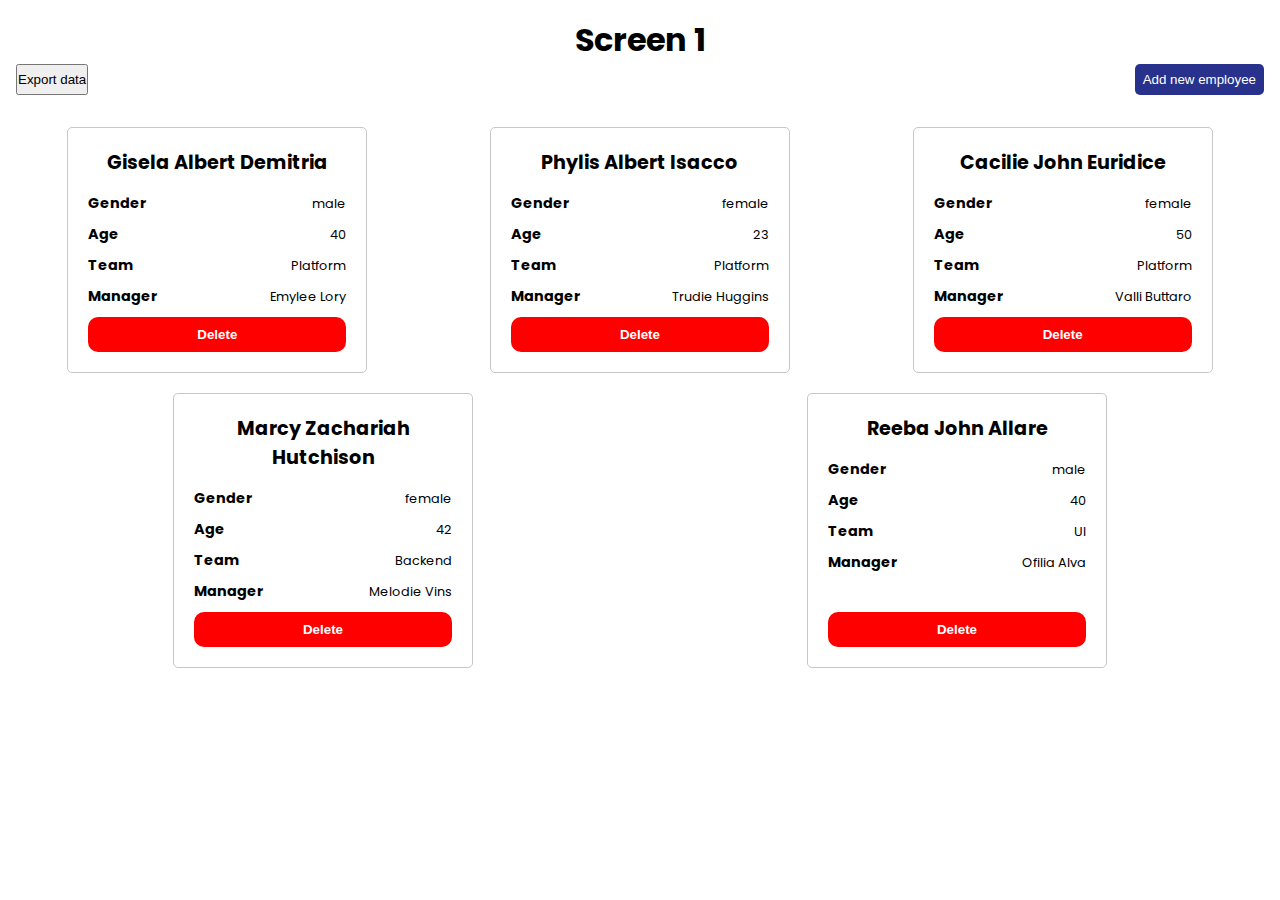
==== index.html @ 60b83ca5 "assignment complete" ====
<!DOCTYPE html>
<html lang="en">
  <head>
    <meta charset="UTF-8" />
    <meta http-equiv="X-UA-Compatible" content="IE=edge" />
    <meta name="viewport" content="width=device-width, initial-scale=1.0" />
    <link rel="stylesheet" href="./css/base.css" />
    <link rel="stylesheet" href="./css/screen1.css" />
    <title>Screen 1</title>
  </head>
  <body>
    <header>
      <h1>Screen 1</h1>
      <div class="header--btns">
        <button class="btn--download" onclick="triggerDownload()">Export data</button>
        <button class="btn--add" onclick="handleShowModal()">Add new employee</button>
      </div>
    </header>
    <main id="container--screen1">
      <div class="modal">
        <div class="modal--content">
          <div class="modal--header">Add new employee</div>
          <div class="modal--body">
            <form action="#" onsubmit="handleFormSubmit(event)">
              <div class="form-element">
                <label for="form--name">Name</label>
                <div id="form--name" id="username">
                  <input type="text" id="first" placeholder="first name" required />
                  <input type="text" id="middle" placeholder="middle name" />
                  <input type="text" id="last" placeholder="last name" required />
                </div>
              </div>
              <div class="form-element">
                <label for="form--name">Email ID</label>
                <input type="email" id="email" required />
              </div>
              <div class="form-element">
                <label for="form--name">Phone Number</label>
                <input type="tel" id="phone" required />
              </div>
              <div class="form-element">
                <label for="form--name">Gender</label>
                <input type="text" id="gender" required />
              </div>
              <div class="form-element">
                <label for="form--name">Age</label>
                <input type="number" id="age" required />
              </div>
              <div class="form-element">
                <label for="form--name">Team</label>
                <input type="text" id="team" required />
              </div>
              <div class="form-element">
                <label for="form--name">Manager</label>
                <input type="text" id="manager" required />
              </div>
              <div class="form-element">
                <label for="form--name">Address</label>
                <div class="address">
                  <input type="text" id="addr-line1" placeholder="address line 1" required />
                  <input type="text" id="addr-line2" placeholder="address line 2" required />
                  <input type="text" id="addr-city" placeholder="city" required />
                  <input type="text" id="addr-state" placeholder="state" required />
                  <input type="text" id="addr-pincode" placeholder="pincode" required />
                </div>
              </div>

              <div class="form-element">
                <label for="form--name">ID</label>
                <div class="Id-proof">
                  <select id="id-type">
                    <option value="Aadhar">Aadhar</option>
                    <option value="PAN">PAN</option>
                    <option value="DL">PAN</option>
                  </select>
                  <input type="number" id="id-number" placeholder="id number" />
                </div>
              </div>
              <div class="modal--footer">
                <button class="btn--close" type="button" onclick="handleCloseModal()">Cancel</button>
                <button class="btn--submit" type="submit">Add</button>
              </div>
            </form>
          </div>
        </div>
      </div>
    </main>

    <script src="./js/index.js"></script>
  </body>
</html>
---- css/base.css ----
@import url("https://fonts.googleapis.com/css2?family=Poppins:wght@300;400;500;600;700;800;900&display=swap");

* {
  margin: 0;
  padding: 0;
  box-sizing: border-box;
}

body {
  font-family: "Poppins", sans-serif;
}
---- css/screen1.css ----
main,
header {
  padding: 16px;
}

header h1 {
  text-align: center;
}

main {
  display: flex;
  flex-wrap: wrap;
  gap: 20px;
  justify-content: space-around;
}

.header--btns {
  display: flex;
  justify-content: space-between;
}

.header--btns .btn--add {
  padding: 8px;
  border: none;
  border-radius: 5px;
  color: white;
  background-color: #28328c;
}

.header--btns .btn--add:hover {
  cursor: pointer;
  background-color: #3542b8;
}

.header--btns .btn--add:active {
  cursor: pointer;
  background-color: #1f2985;
}

a {
  text-decoration: none;
}

.card {
  border: 1px solid #c7c7c7;
  padding: 20px;
  border-radius: 5px;
  width: 300px;
  display: flex;
  flex-direction: column;
  color: black;
  cursor: pointer;
}

.card--title h3 {
  text-align: center;
  font-size: 1.2rem;
  margin-bottom: 16px;
}

.card--body {
  display: flex;
  flex-direction: column;
  gap: 10px;
  flex: 1;
}

.card--body .user-details {
  display: flex;
  align-items: center;
  justify-content: space-between;
  gap: 10px;
}

.card--body .user-details h5 {
  font-size: 0.9rem;
}

.card--body .user-details p {
  font-size: 0.8rem;
}

.btn--delete {
  background-color: red;
  border: none;
  color: white;
  padding: 10px;
  font-weight: 600;
  border-radius: 10px;
  margin-top: auto;
}

.btn--delete:hover {
  background-color: #c50000;
  cursor: pointer;
}

.btn--delete:active {
  background-color: #e40101;
}

/* Modal styles */

.modal {
  display: none;
  position: fixed;
  z-index: 1;
  left: 0;
  top: 0;
  width: 100%;
  height: 100%;
  overflow: auto;
  background-color: rgba(0, 0, 0, 0.4);
}

.modal--content {
  background-color: #fefefe;
  margin: 15% auto;
  padding: 20px;
  border: 1px solid #888;
  width: 50%;
  border-radius: 10px;
}

.modal--header {
  font-size: 1.2rem;
  text-align: center;
  font-weight: 600;
}

#form--name {
  display: flex;
  width: 100%;
  justify-content: space-between;
  gap: 10px;
  margin-block: 10px;
}

#form--name input {
  flex: 1;
}

.form-element {
  display: flex;
  flex-direction: column;
}

.modal--footer {
  display: flex;
  justify-content: end;
  gap: 10px;
}

.modal--footer .btn--submit,
.modal--footer .btn--close {
  border: none;
  padding: 10px;
  border-radius: 5px;
}

.modal--footer .btn--submit {
  background-color: #28328c;
  color: white;
}

.modal--footer .btn--submit:hover {
  cursor: pointer;
  background-color: #3542b8;
}

.modal--footer .btn--submit:active {
  cursor: pointer;
  background-color: #1f2985;
}

.modal--footer .btn--close {
  background-color: red;
  color: white;
}

.modal--footer .btn--close:hover {
  background-color: #c50000;
  cursor: pointer;
}

.modal--footer .btn--close:active {
  background-color: #e40101;
}
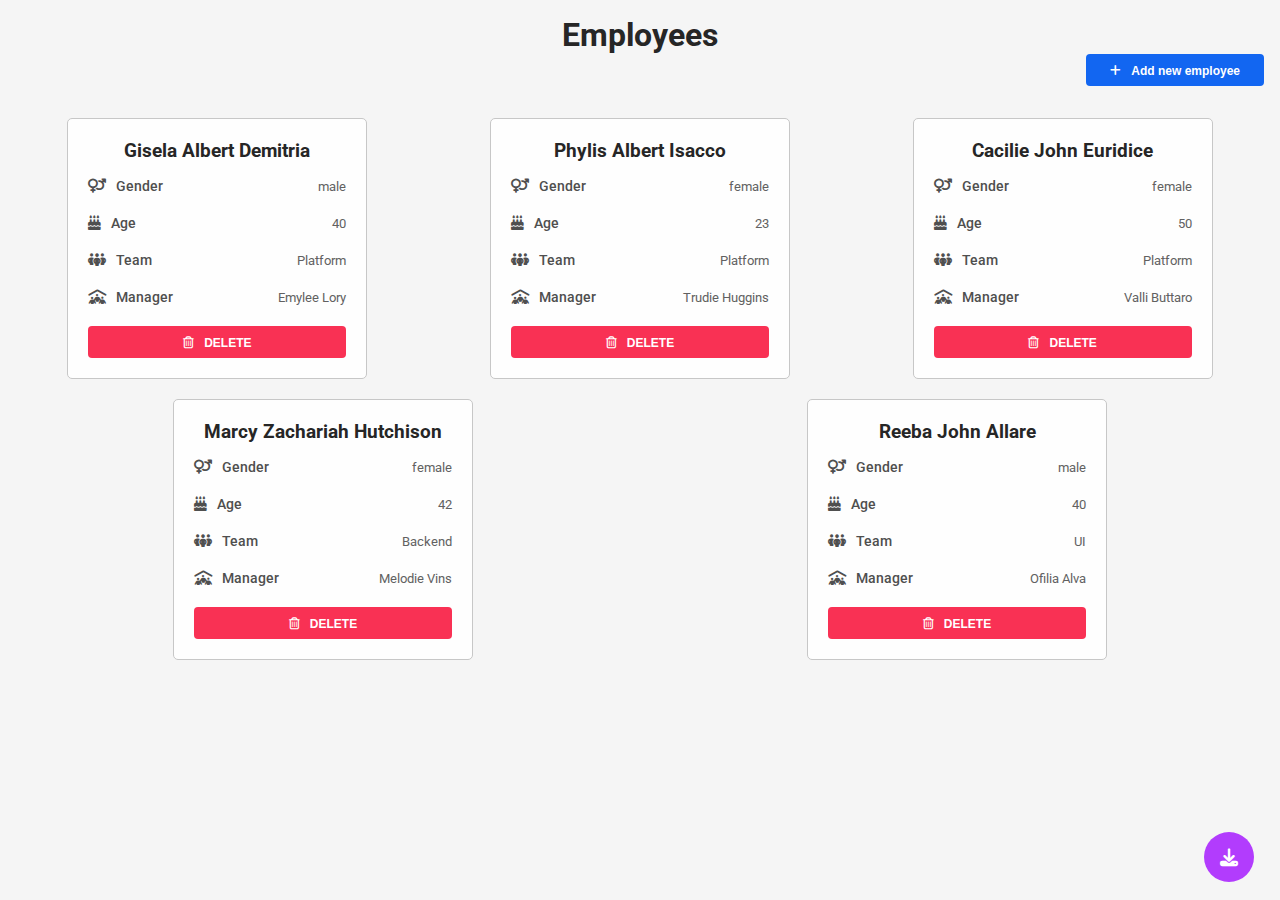
==== commit 150101ea: "UI changes: added color variables and changes color scheme in homepage" ====
--- a/index.html
+++ b/index.html
@@ -4,16 +4,21 @@
     <meta charset="UTF-8" />
     <meta http-equiv="X-UA-Compatible" content="IE=edge" />
     <meta name="viewport" content="width=device-width, initial-scale=1.0" />
+    <link rel="stylesheet" href="https://cdnjs.cloudflare.com/ajax/libs/font-awesome/6.1.1/css/all.min.css" />
     <link rel="stylesheet" href="./css/base.css" />
-    <link rel="stylesheet" href="./css/screen1.css" />
-    <title>Screen 1</title>
+    <link rel="stylesheet" href="./css/home.css" />
+    <title>Home</title>
   </head>
   <body>
     <header>
-      <h1>Screen 1</h1>
+      <h1>Employees</h1>
       <div class="header--btns">
-        <button class="btn--download" onclick="triggerDownload()">Export data</button>
-        <button class="btn--add" onclick="handleShowModal()">Add new employee</button>
+        <button class="btn btn-secondary btn--download" onclick="triggerDownload()" title="Download employee data">
+          <i class="fa-solid fa-download fa-xl"></i>
+        </button>
+        <button class="btn btn-primary btn--add" onclick="handleShowModal()">
+          <i class="fa-solid fa-plus"></i>Add new employee
+        </button>
       </div>
     </header>
     <main id="container--screen1">
@@ -71,7 +76,7 @@
                   <select id="id-type">
                     <option value="Aadhar">Aadhar</option>
                     <option value="PAN">PAN</option>
-                    <option value="DL">PAN</option>
+                    <option value="DL">DL</option>
                   </select>
                   <input type="number" id="id-number" placeholder="id number" />
                 </div>
--- a/css/base.css
+++ b/css/base.css
@@ -1,4 +1,4 @@
-@import url("https://fonts.googleapis.com/css2?family=Poppins:wght@300;400;500;600;700;800;900&display=swap");
+@import url("https://fonts.googleapis.com/css2?family=Roboto:wght@300;400;500;700;900&display=swap");
 
 * {
   margin: 0;
@@ -6,6 +6,74 @@
   box-sizing: border-box;
 }
 
+:root {
+  --primary: #1266f1;
+  --secondary: #b23cfd;
+  --warning: #ffa900;
+  --danger: #f93154;
+
+  --primary-dark: #0c56d0;
+  --secondary-dark: #a316fd;
+  --danger--dark: #f80c35;
+
+  --gray: #757575;
+  --gray-100: #f5f5f5;
+  --gray-200: #eee;
+  --gray-300: #e0e0e0;
+  --gray-400: #bdbdbd;
+  --gray-500: #9e9e9e;
+  --gray-600: #757575;
+  --gray-700: #616161;
+  --gray-800: #4f4f4f;
+  --gray-900: #262626;
+}
+
 body {
-  font-family: "Poppins", sans-serif;
+  font-family: "Roboto", sans-serif;
+  background-color: #f5f5f5;
 }
+
+/* button styles*/
+
+.btn {
+  padding: 0.625rem 1.5rem 0.5rem;
+  border: none;
+  border-radius: 0.25rem;
+  cursor: pointer;
+  font-size: 0.75rem;
+  font-weight: 600;
+  display: flex;
+  justify-content: center;
+  align-items: center;
+  gap: 10px;
+}
+
+.btn:hover {
+  box-shadow: 0 4px 10px 0 rgba(0, 0, 0, 0.2), 0 4px 20px 0 rgba(0, 0, 0, 0.1);
+}
+.btn-danger {
+  background-color: var(--danger);
+  color: white;
+}
+
+.btn-danger:hover {
+  background-color: var(--danger--dark);
+}
+
+.btn-primary {
+  background-color: var(--primary);
+  color: white;
+}
+
+.btn-primary:hover {
+  background-color: var(--primary-dark);
+}
+
+.btn-secondary {
+  background-color: var(--secondary);
+  color: white;
+}
+
+.btn-secondary:hover {
+  background-color: var(--secondary-dark);
+}
--- a/css/home.css
+++ b/css/home.css
@@ -0,0 +1,179 @@
+main,
+header {
+  padding: 16px;
+}
+
+header h1 {
+  text-align: center;
+  color: var(--gray-900);
+}
+
+main {
+  display: flex;
+  flex-wrap: wrap;
+  gap: 20px;
+  justify-content: space-around;
+}
+
+.header--btns {
+  display: flex;
+  justify-content: flex-end;
+}
+
+.btn--download {
+  border-radius: 50%;
+  height: 50px;
+  width: 50px;
+  position: fixed;
+  bottom: 2%;
+  right: 2%;
+}
+
+a {
+  text-decoration: none;
+}
+
+.card {
+  border: 1px solid #c7c7c7;
+  padding: 20px;
+  border-radius: 5px;
+  width: 300px;
+  display: flex;
+  flex-direction: column;
+  color: black;
+  cursor: pointer;
+  background-color: #fefefe;
+}
+
+.card:hover {
+  box-shadow: 0 4px 10px 0 rgba(0, 0, 0, 0.2), 0 4px 20px 0 rgba(0, 0, 0, 0.1);
+}
+
+.card--title h3 {
+  text-align: center;
+  font-size: 1.2rem;
+  margin-bottom: 16px;
+  color: var(--gray-900);
+}
+
+.card--body {
+  display: flex;
+  flex-direction: column;
+  gap: 20px;
+  flex: 1;
+}
+
+.card--body .user-details {
+  display: flex;
+  align-items: center;
+  justify-content: space-between;
+  gap: 10px;
+}
+
+.card--body .user-details h5 {
+  font-size: 0.9rem;
+  font-weight: 500;
+  color: var(--gray-800);
+  display: flex;
+  justify-content: center;
+  align-items: center;
+  gap: 10px;
+}
+
+.card--body .user-details p {
+  font-size: 0.8rem;
+  font-weight: 400;
+  color: var(--gray-700);
+}
+
+.btn--delete {
+  margin-top: auto;
+}
+
+/* Modal styles */
+
+.modal {
+  display: none;
+  position: fixed;
+  z-index: 1;
+  left: 0;
+  top: 0;
+  width: 100%;
+  height: 100%;
+  overflow: auto;
+  background-color: rgba(0, 0, 0, 0.4);
+}
+
+.modal--content {
+  background-color: #fefefe;
+  margin: 15% auto;
+  padding: 20px;
+  border: 1px solid #888;
+  width: 50%;
+  border-radius: 10px;
+}
+
+.modal--header {
+  font-size: 1.2rem;
+  text-align: center;
+  font-weight: 600;
+}
+
+#form--name {
+  display: flex;
+  width: 100%;
+  justify-content: space-between;
+  gap: 10px;
+  margin-block: 10px;
+}
+
+#form--name input {
+  flex: 1;
+}
+
+.form-element {
+  display: flex;
+  flex-direction: column;
+}
+
+.modal--footer {
+  display: flex;
+  justify-content: end;
+  gap: 10px;
+}
+
+.modal--footer .btn--submit,
+.modal--footer .btn--close {
+  border: none;
+  padding: 10px;
+  border-radius: 5px;
+}
+
+.modal--footer .btn--submit {
+  background-color: #28328c;
+  color: white;
+}
+
+.modal--footer .btn--submit:hover {
+  cursor: pointer;
+  background-color: #3542b8;
+}
+
+.modal--footer .btn--submit:active {
+  cursor: pointer;
+  background-color: #1f2985;
+}
+
+.modal--footer .btn--close {
+  background-color: red;
+  color: white;
+}
+
+.modal--footer .btn--close:hover {
+  background-color: #c50000;
+  cursor: pointer;
+}
+
+.modal--footer .btn--close:active {
+  background-color: #e40101;
+}
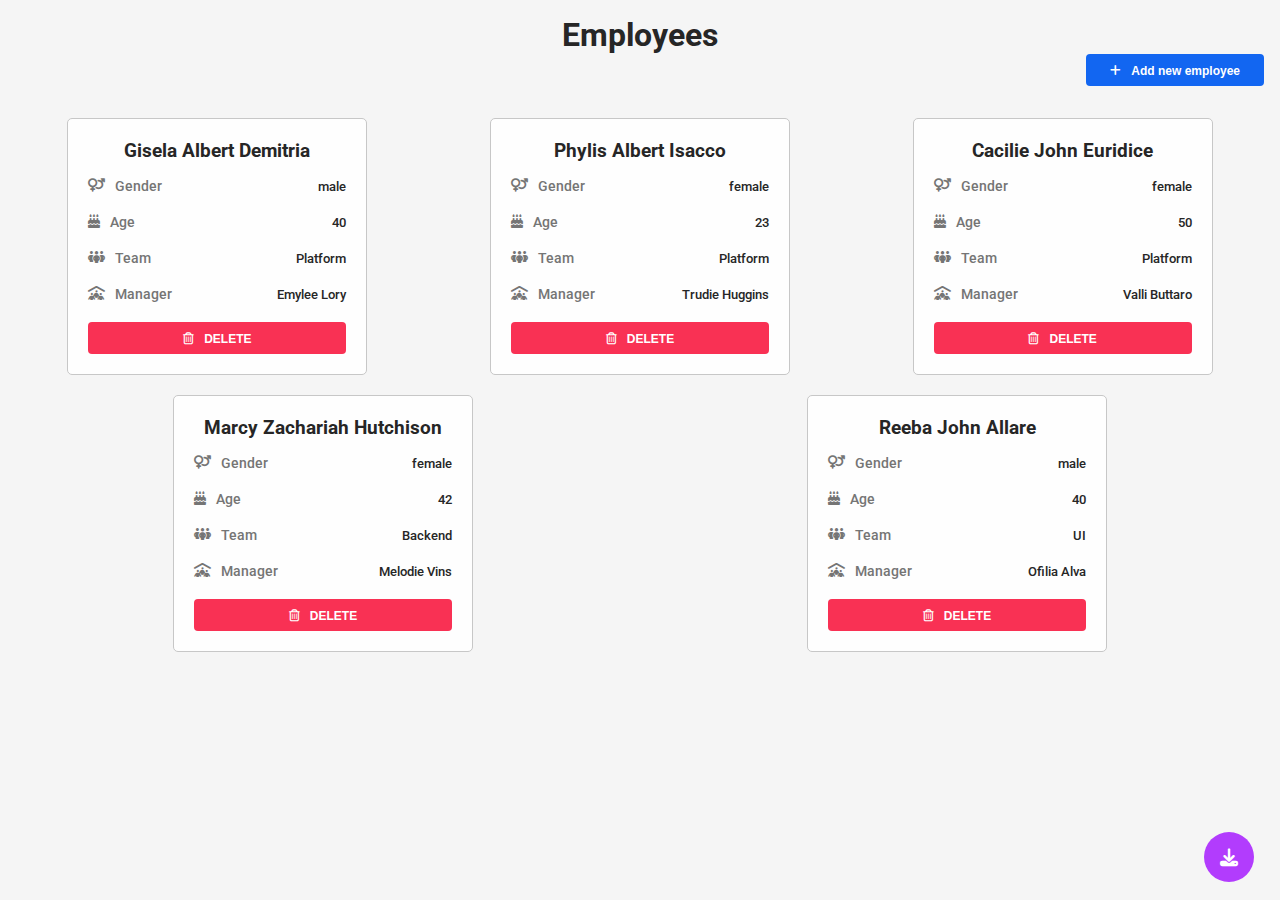
==== commit ce8be8c1: "Fix: layout changes in employee details page and file renaming" ====
--- a/index.html
+++ b/index.html
@@ -91,6 +91,6 @@
       </div>
     </main>
 
-    <script src="./js/index.js"></script>
+    <script src="./js/home.js"></script>
   </body>
 </html>
--- a/css/home.css
+++ b/css/home.css
@@ -68,12 +68,13 @@
   align-items: center;
   justify-content: space-between;
   gap: 10px;
+  font-weight: 500;
 }
 
 .card--body .user-details h5 {
-  font-size: 0.9rem;
+  font-size: 0.85rem;
   font-weight: 500;
-  color: var(--gray-800);
+  color: var(--gray-600);
   display: flex;
   justify-content: center;
   align-items: center;
@@ -82,8 +83,7 @@
 
 .card--body .user-details p {
   font-size: 0.8rem;
-  font-weight: 400;
-  color: var(--gray-700);
+  color: var(--gray-900);
 }
 
 .btn--delete {
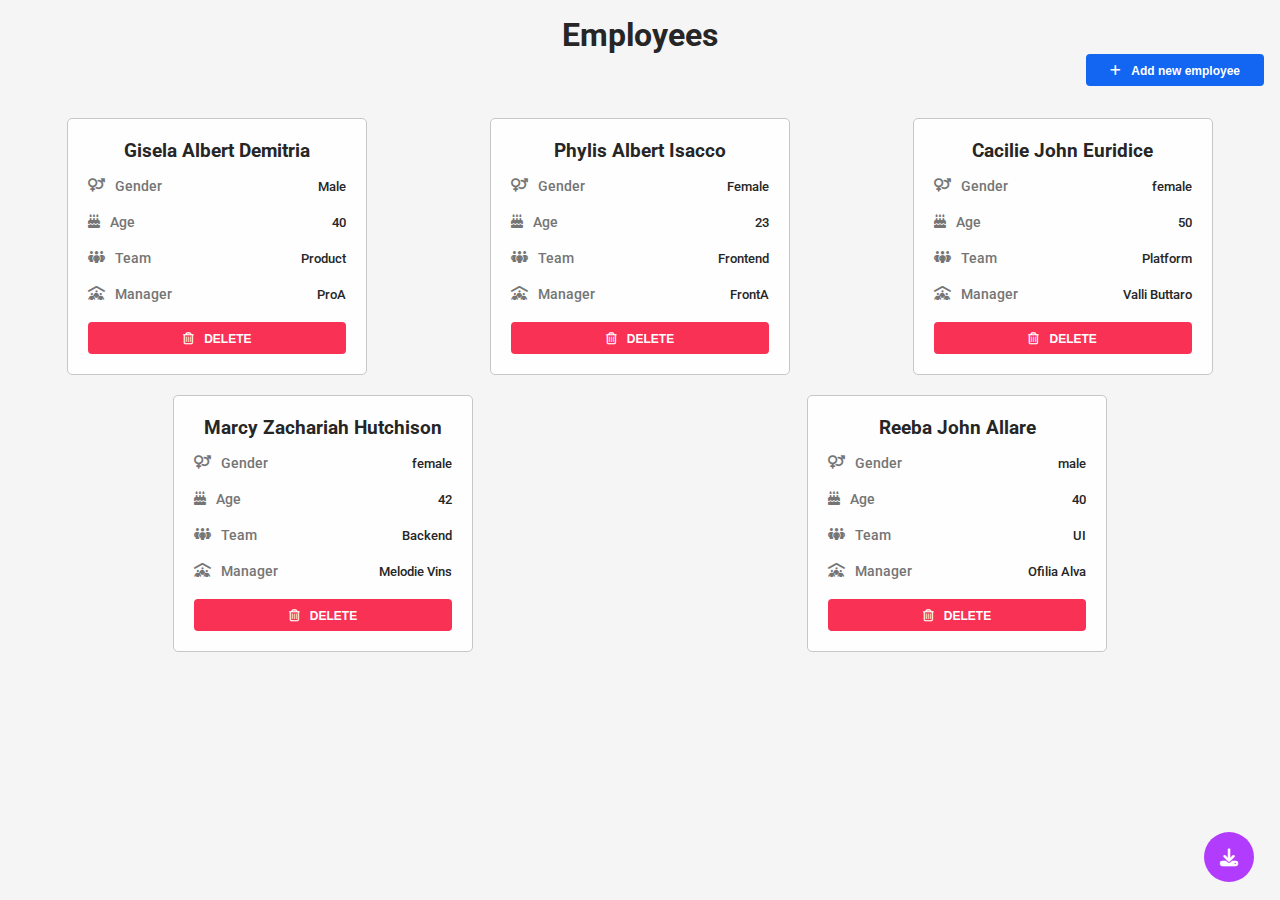
==== commit e15bd2a6: "refact: merge 2 modals into one and used JS to inject modal" ====
--- a/index.html
+++ b/index.html
@@ -6,6 +6,7 @@
     <meta name="viewport" content="width=device-width, initial-scale=1.0" />
     <link rel="stylesheet" href="https://cdnjs.cloudflare.com/ajax/libs/font-awesome/6.1.1/css/all.min.css" />
     <link rel="stylesheet" href="./css/base.css" />
+    <link rel="stylesheet" href="./css/modal.css" />
     <link rel="stylesheet" href="./css/home.css" />
     <title>Home</title>
   </head>
@@ -16,81 +17,15 @@
         <button class="btn btn-secondary btn--download" onclick="triggerDownload()" title="Download employee data">
           <i class="fa-solid fa-download fa-xl"></i>
         </button>
-        <button class="btn btn-primary btn--add" onclick="handleShowModal()">
+        <button class="btn btn-primary btn--add modal-trigger" onclick="openModal()">
           <i class="fa-solid fa-plus"></i>Add new employee
         </button>
       </div>
     </header>
-    <main id="container--screen1">
-      <div class="modal">
-        <div class="modal--content">
-          <div class="modal--header">Add new employee</div>
-          <div class="modal--body">
-            <form action="#" onsubmit="handleFormSubmit(event)">
-              <div class="form-element">
-                <label for="form--name">Name</label>
-                <div id="form--name" id="username">
-                  <input type="text" id="first" placeholder="first name" required />
-                  <input type="text" id="middle" placeholder="middle name" />
-                  <input type="text" id="last" placeholder="last name" required />
-                </div>
-              </div>
-              <div class="form-element">
-                <label for="form--name">Email ID</label>
-                <input type="email" id="email" required />
-              </div>
-              <div class="form-element">
-                <label for="form--name">Phone Number</label>
-                <input type="tel" id="phone" required />
-              </div>
-              <div class="form-element">
-                <label for="form--name">Gender</label>
-                <input type="text" id="gender" required />
-              </div>
-              <div class="form-element">
-                <label for="form--name">Age</label>
-                <input type="number" id="age" required />
-              </div>
-              <div class="form-element">
-                <label for="form--name">Team</label>
-                <input type="text" id="team" required />
-              </div>
-              <div class="form-element">
-                <label for="form--name">Manager</label>
-                <input type="text" id="manager" required />
-              </div>
-              <div class="form-element">
-                <label for="form--name">Address</label>
-                <div class="address">
-                  <input type="text" id="addr-line1" placeholder="address line 1" required />
-                  <input type="text" id="addr-line2" placeholder="address line 2" required />
-                  <input type="text" id="addr-city" placeholder="city" required />
-                  <input type="text" id="addr-state" placeholder="state" required />
-                  <input type="text" id="addr-pincode" placeholder="pincode" required />
-                </div>
-              </div>
 
-              <div class="form-element">
-                <label for="form--name">ID</label>
-                <div class="Id-proof">
-                  <select id="id-type">
-                    <option value="Aadhar">Aadhar</option>
-                    <option value="PAN">PAN</option>
-                    <option value="DL">DL</option>
-                  </select>
-                  <input type="number" id="id-number" placeholder="id number" />
-                </div>
-              </div>
-              <div class="modal--footer">
-                <button class="btn--close" type="button" onclick="handleCloseModal()">Cancel</button>
-                <button class="btn--submit" type="submit">Add</button>
-              </div>
-            </form>
-          </div>
-        </div>
-      </div>
-    </main>
+    <main id="container--home"></main>
 
+    <script src="./js/modal.js"></script>
     <script src="./js/home.js"></script>
   </body>
 </html>
--- a/css/base.css
+++ b/css/base.css
@@ -51,6 +51,12 @@
 .btn:hover {
   box-shadow: 0 4px 10px 0 rgba(0, 0, 0, 0.2), 0 4px 20px 0 rgba(0, 0, 0, 0.1);
 }
+
+.btn-outline {
+  background-color: white;
+  border: 1.5px solid var(--gray);
+}
+
 .btn-danger {
   background-color: var(--danger);
   color: white;
--- a/css/modal.css
+++ b/css/modal.css
@@ -0,0 +1,172 @@
+/* Modal styles */
+
+/* .modal {
+  display: none;
+  position: fixed;
+  z-index: 1;
+  left: 0;
+  top: 0;
+  width: 100vw;
+  height: 100vh;
+  overflow: auto;
+  background-color: rgba(0, 0, 0, 0.4);
+}
+
+.modal--content {
+  background-color: #fefefe;
+  margin: 15% auto;
+  padding: 20px;
+  border: 1px solid #888;
+  width: 50%;
+  border-radius: 10px;
+}
+
+.modal--header {
+  font-size: 1.2rem;
+  text-align: center;
+  font-weight: 600;
+}
+
+#form--name {
+  display: flex;
+  width: 100%;
+  justify-content: space-between;
+  gap: 10px;
+  margin-block: 10px;
+}
+
+#form--name input {
+  flex: 1;
+}
+
+.form-element {
+  display: flex;
+  flex-direction: column;
+}
+
+.modal--footer {
+  display: flex;
+  justify-content: end;
+  gap: 10px;
+}
+
+.modal--footer .btn--submit,
+.modal--footer .btn--close {
+  border: none;
+  padding: 10px;
+  border-radius: 5px;
+}
+
+.modal--footer .btn--submit {
+  background-color: #28328c;
+  color: white;
+}
+
+.modal--footer .btn--submit:hover {
+  cursor: pointer;
+  background-color: #3542b8;
+}
+
+.modal--footer .btn--submit:active {
+  cursor: pointer;
+  background-color: #1f2985;
+}
+
+.modal--footer .btn--close {
+  background-color: red;
+  color: white;
+}
+
+.modal--footer .btn--close:hover {
+  background-color: #c50000;
+  cursor: pointer;
+}
+
+.modal--footer .btn--close:active {
+  background-color: #e40101;
+} */
+
+.modal {
+  position: fixed;
+  left: 0;
+  top: 0;
+  width: 100vw;
+  height: 100vh;
+  background-color: rgba(0, 0, 0, 0.5);
+  opacity: 0;
+  visibility: hidden;
+  transform: scale(1.1);
+  transition: visibility 0s linear 0.25s, opacity 0.25s 0s, transform 0.25s;
+  overflow: auto;
+  display: flex;
+  justify-content: center;
+  align-items: center;
+}
+
+.modal-content {
+  position: relative;
+  background-color: white;
+  padding: 1rem 1.5rem;
+  width: 30rem;
+  border-radius: 0.5rem;
+  margin-block: 3.75rem;
+  top: 30%;
+}
+
+.show-modal {
+  opacity: 1;
+  visibility: visible;
+  transform: scale(1);
+  transition: visibility 0s linear 0s, opacity 0.25s 0s, transform 0.25s;
+}
+
+.modal-header {
+  display: flex;
+  align-items: center;
+  justify-content: space-between;
+}
+
+.modal-header .btn-close {
+  background-color: white;
+  padding: 0.5rem;
+}
+
+.modal-body {
+  margin-block: 1rem;
+}
+
+.modal .employee-details-form {
+  display: flex;
+  flex-direction: column;
+  row-gap: 0.5rem;
+}
+
+.modal .employee-details-form .form-group {
+  width: 100%;
+}
+
+.modal .employee-details-form .form-group label {
+  font-size: 0.9rem;
+}
+
+.modal .employee-details-form .form-group input,
+.modal .employee-details-form .form-group select {
+  width: 100%;
+  padding: 8px 16px;
+  margin: 8px 0;
+  display: inline-block;
+  border: 1px solid var(--gray-400);
+  border-radius: 4px;
+}
+
+.modal .employee-details-form .form-row {
+  display: flex;
+  column-gap: 1rem;
+}
+
+.modal-footer {
+  display: flex;
+  align-items: center;
+  justify-content: flex-end;
+  column-gap: 2rem;
+}
--- a/css/home.css
+++ b/css/home.css
@@ -89,91 +89,3 @@
 .btn--delete {
   margin-top: auto;
 }
-
-/* Modal styles */
-
-.modal {
-  display: none;
-  position: fixed;
-  z-index: 1;
-  left: 0;
-  top: 0;
-  width: 100%;
-  height: 100%;
-  overflow: auto;
-  background-color: rgba(0, 0, 0, 0.4);
-}
-
-.modal--content {
-  background-color: #fefefe;
-  margin: 15% auto;
-  padding: 20px;
-  border: 1px solid #888;
-  width: 50%;
-  border-radius: 10px;
-}
-
-.modal--header {
-  font-size: 1.2rem;
-  text-align: center;
-  font-weight: 600;
-}
-
-#form--name {
-  display: flex;
-  width: 100%;
-  justify-content: space-between;
-  gap: 10px;
-  margin-block: 10px;
-}
-
-#form--name input {
-  flex: 1;
-}
-
-.form-element {
-  display: flex;
-  flex-direction: column;
-}
-
-.modal--footer {
-  display: flex;
-  justify-content: end;
-  gap: 10px;
-}
-
-.modal--footer .btn--submit,
-.modal--footer .btn--close {
-  border: none;
-  padding: 10px;
-  border-radius: 5px;
-}
-
-.modal--footer .btn--submit {
-  background-color: #28328c;
-  color: white;
-}
-
-.modal--footer .btn--submit:hover {
-  cursor: pointer;
-  background-color: #3542b8;
-}
-
-.modal--footer .btn--submit:active {
-  cursor: pointer;
-  background-color: #1f2985;
-}
-
-.modal--footer .btn--close {
-  background-color: red;
-  color: white;
-}
-
-.modal--footer .btn--close:hover {
-  background-color: #c50000;
-  cursor: pointer;
-}
-
-.modal--footer .btn--close:active {
-  background-color: #e40101;
-}
